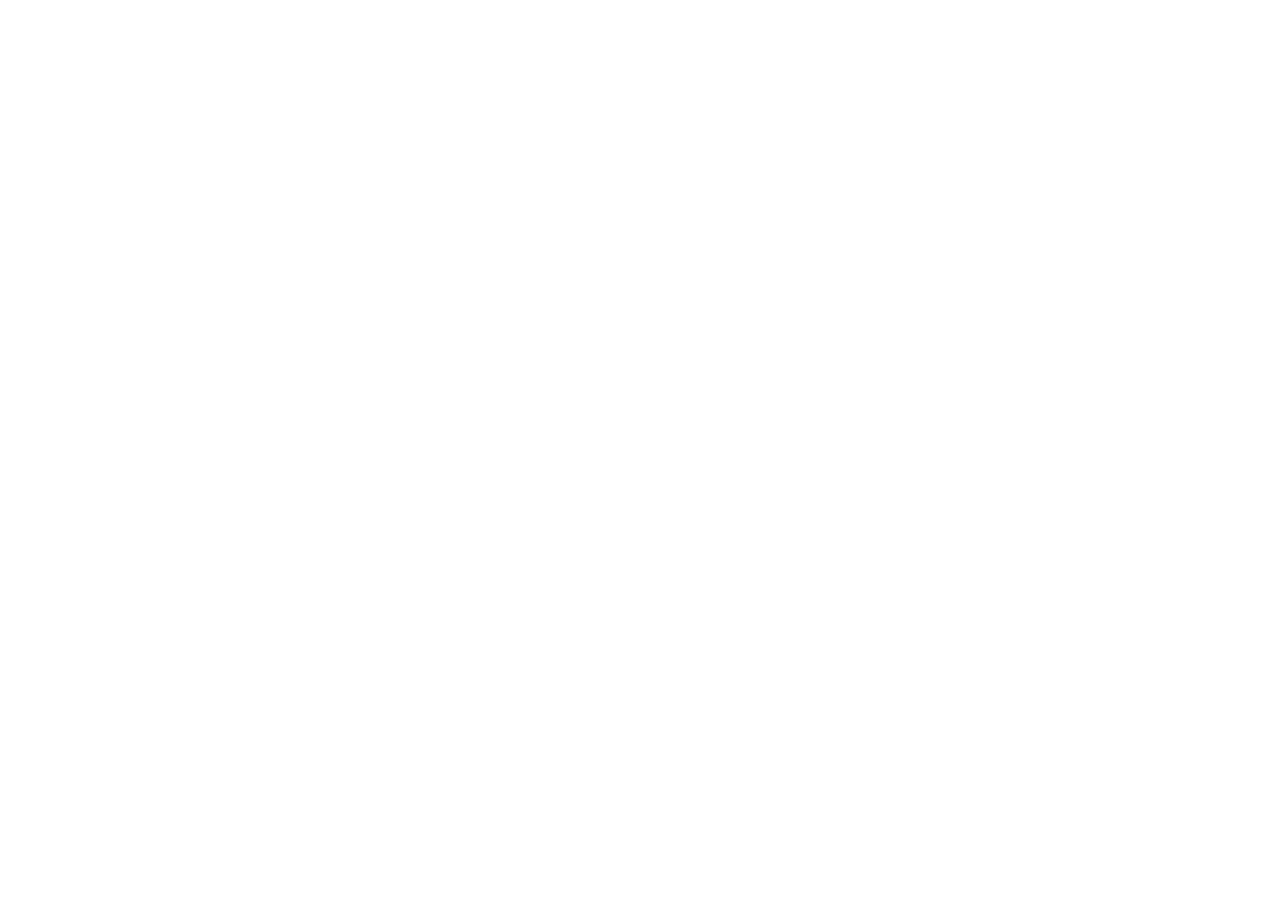
==== index.html @ e5747742 "完成了登录和注册功能的开发" ====
<!DOCTYPE html>
<html lang="en">
<head>
    <meta charset="UTF-8">
    <meta name="viewport" content="width=device-width, initial-scale=1.0">
    <title>Document</title>
</head>
<body>
    
</body>
</html>
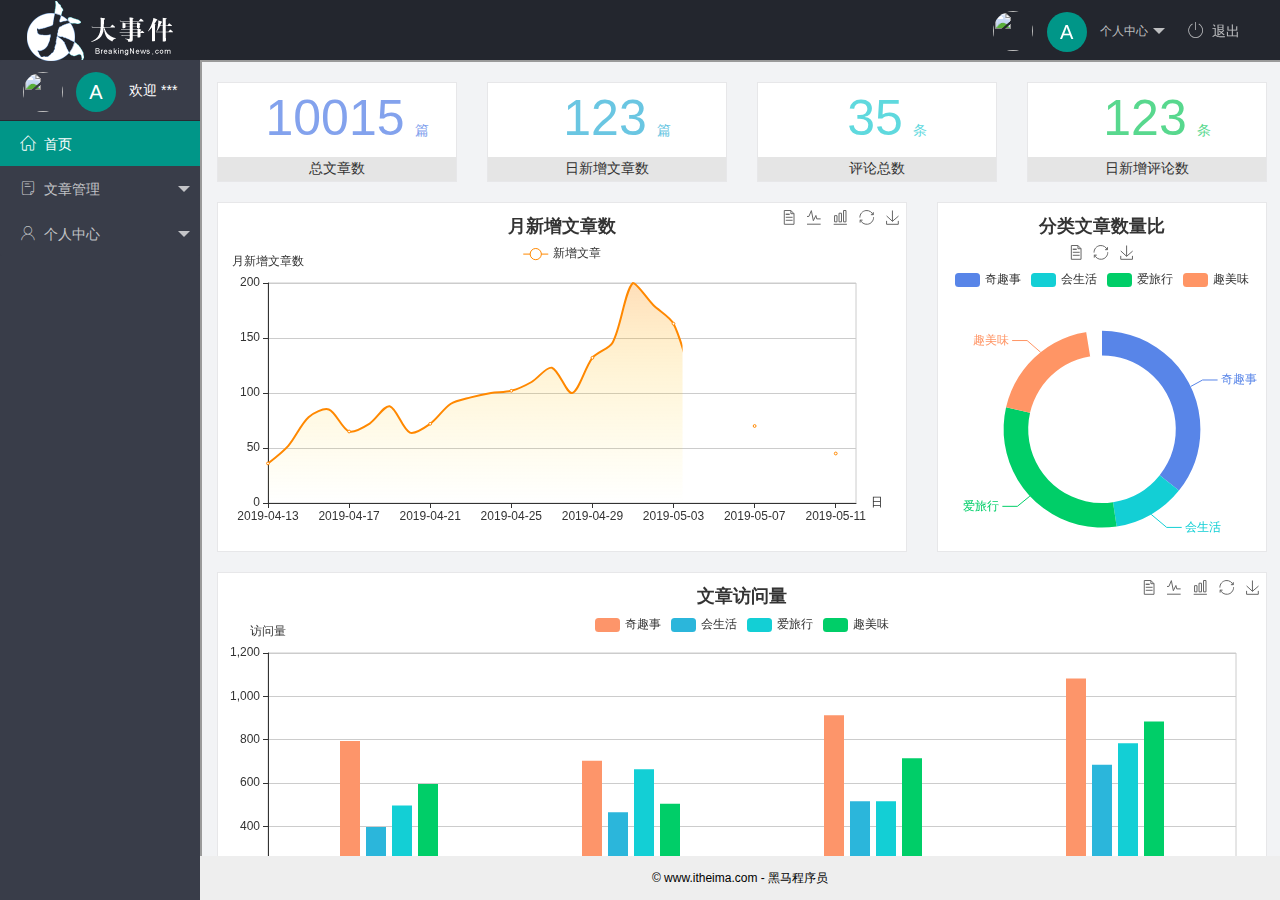
==== commit bf286683: "完成了首页" ====
--- a/index.html
+++ b/index.html
@@ -1,11 +1,90 @@
 <!DOCTYPE html>
 <html lang="en">
+
 <head>
     <meta charset="UTF-8">
     <meta name="viewport" content="width=device-width, initial-scale=1.0">
     <title>Document</title>
+    <link rel="stylesheet" href="./assets/lib/layui/css/layui.css">
+    <link rel="stylesheet" href="./assets/fonts/iconfont.css">
+    <link rel="stylesheet" href="./assets/css/index.css">
 </head>
+
 <body>
-    
-</body>
+
+    <body class="layui-layout-body">
+        <div class="layui-layout layui-layout-admin">
+            <div class="layui-header">
+                <div class="layui-logo">
+                    <img src="./assets/images/logo.png" alt="">
+                </div>
+                <!-- 头部区域（可配合layui已有的水平导航） -->
+                <ul class="layui-nav layui-layout-right">
+                    <li class="layui-nav-item">
+                        <a href="javascript:;" class="userinfo">
+                            <img src="http://t.cn/RCzsdCq" class="layui-nav-img" />
+                            <span class="text-avatar">A</span>
+                            个人中心
+                        </a>
+                        <dl class="layui-nav-child">
+                            <dd><a href="">基本资料</a></dd>
+                            <dd><a href="">更换头像</a></dd>
+                            <dd><a href="">重置密码</a></dd>
+                        </dl>
+                    </li>
+                    <li class="layui-nav-item">
+                        <a href="javascript:;" id="btnLogout"><span class="iconfont icon-tuichu"></span>退出</a>
+                    </li>
+                </ul>
+            </div>
+
+            <div class="layui-side layui-bg-black">
+                <div class="layui-side-scroll">
+                    <!-- 左侧导航区域（可配合layui已有的垂直导航） -->
+                    <ul class="layui-nav layui-nav-tree" lay-shrink="all">
+                        <div class="userinfo">
+                            <img src="http://t.cn/RCzsdCq" class="layui-nav-img" />
+                            <span class="text-avatar">A</span>
+                            <span id="welcome">欢迎 ***</span>
+                        </div>
+                        <li class="layui-nav-item layui-this">
+                            <a href="./home/dashboard.html" target="fm"><span class="iconfont icon-home"></span>首页</a>
+                        </li>
+                        <li class="layui-nav-item">
+                            <a class="" href="javascript:;"><span class="iconfont icon-16"></span>文章管理</a>
+                            <dl class="layui-nav-child">
+                                <dd><a href="javascript:;"><i class="layui-icon layui-icon-release"></i> 文章类别</a></dd>
+                                <dd><a href="javascript:;"><i class="layui-icon layui-icon-release"></i>文章列表</a></dd>
+                                <dd><a href="javascript:;"><i class="layui-icon layui-icon-release"></i>发布文章</a></dd>
+                            </dl>
+                        </li>
+                        <li class="layui-nav-item">
+                            <a href="javascript:;"><span class="iconfont icon-user"></span>个人中心</a>
+                            <dl class="layui-nav-child">
+                                <dd><a href="./user/uesr_info.html" target="fm"><i class="layui-icon layui-icon-tree"></i>基本资料</a></dd>
+                                <dd><a href="javascript:;"><i class="layui-icon layui-icon-diamond"></i>更换头像</a></dd>
+                                <dd><a href="javascript:;"><i class="layui-icon layui-icon-release"></i>重置密码</a></dd>
+                            </dl>
+                        </li>
+
+                    </ul>
+                </div>
+            </div>
+
+            <div class="layui-body">
+                <!-- 内容主体区域 -->
+                <iframe name="fm" src="./home/dashboard.html"></iframe>
+            </div>
+
+            <div class="layui-footer">
+                <!-- 底部固定区域 -->
+                © www.itheima.com - 黑马程序员
+            </div>
+        </div>
+        <script src="./assets/lib/layui/layui.all.js"></script>
+        <script src="./assets/lib/jquery.js"></script>
+        <script src="./assets/js/baseAPI.js"></script>
+        <script src="./assets/js/index.js"></script>
+    </body>
+
 </html>--- a/assets/lib/layui/css/layui.css
+++ b/assets/lib/layui/css/layui.css
@@ -0,0 +1,2 @@
+/** layui-v2.5.5 MIT License By https://www.layui.com */
+ .layui-inline,img{display:inline-block;vertical-align:middle}h1,h2,h3,h4,h5,h6{font-weight:400}.layui-edge,.layui-header,.layui-inline,.layui-main{position:relative}.layui-body,.layui-edge,.layui-elip{overflow:hidden}.layui-btn,.layui-edge,.layui-inline,img{vertical-align:middle}.layui-btn,.layui-disabled,.layui-icon,.layui-unselect{-moz-user-select:none;-webkit-user-select:none;-ms-user-select:none}.layui-elip,.layui-form-checkbox span,.layui-form-pane .layui-form-label{text-overflow:ellipsis;white-space:nowrap}.layui-breadcrumb,.layui-tree-btnGroup{visibility:hidden}blockquote,body,button,dd,div,dl,dt,form,h1,h2,h3,h4,h5,h6,input,li,ol,p,pre,td,textarea,th,ul{margin:0;padding:0;-webkit-tap-highlight-color:rgba(0,0,0,0)}a:active,a:hover{outline:0}img{border:none}li{list-style:none}table{border-collapse:collapse;border-spacing:0}h4,h5,h6{font-size:100%}button,input,optgroup,option,select,textarea{font-family:inherit;font-size:inherit;font-style:inherit;font-weight:inherit;outline:0}pre{white-space:pre-wrap;white-space:-moz-pre-wrap;white-space:-pre-wrap;white-space:-o-pre-wrap;word-wrap:break-word}body{line-height:24px;font:14px Helvetica Neue,Helvetica,PingFang SC,Tahoma,Arial,sans-serif}hr{height:1px;margin:10px 0;border:0;clear:both}a{color:#333;text-decoration:none}a:hover{color:#777}a cite{font-style:normal;*cursor:pointer}.layui-border-box,.layui-border-box *{box-sizing:border-box}.layui-box,.layui-box *{box-sizing:content-box}.layui-clear{clear:both;*zoom:1}.layui-clear:after{content:'\20';clear:both;*zoom:1;display:block;height:0}.layui-inline{*display:inline;*zoom:1}.layui-edge{display:inline-block;width:0;height:0;border-width:6px;border-style:dashed;border-color:transparent}.layui-edge-top{top:-4px;border-bottom-color:#999;border-bottom-style:solid}.layui-edge-right{border-left-color:#999;border-left-style:solid}.layui-edge-bottom{top:2px;border-top-color:#999;border-top-style:solid}.layui-edge-left{border-right-color:#999;border-right-style:solid}.layui-disabled,.layui-disabled:hover{color:#d2d2d2!important;cursor:not-allowed!important}.layui-circle{border-radius:100%}.layui-show{display:block!important}.layui-hide{display:none!important}@font-face{font-family:layui-icon;src:url(../font/iconfont.eot?v=250);src:url(../font/iconfont.eot?v=250#iefix) format('embedded-opentype'),url(../font/iconfont.woff2?v=250) format('woff2'),url(../font/iconfont.woff?v=250) format('woff'),url(../font/iconfont.ttf?v=250) format('truetype'),url(../font/iconfont.svg?v=250#layui-icon) format('svg')}.layui-icon{font-family:layui-icon!important;font-size:16px;font-style:normal;-webkit-font-smoothing:antialiased;-moz-osx-font-smoothing:grayscale}.layui-icon-reply-fill:before{content:"\e611"}.layui-icon-set-fill:before{content:"\e614"}.layui-icon-menu-fill:before{content:"\e60f"}.layui-icon-search:before{content:"\e615"}.layui-icon-share:before{content:"\e641"}.layui-icon-set-sm:before{content:"\e620"}.layui-icon-engine:before{content:"\e628"}.layui-icon-close:before{content:"\1006"}.layui-icon-close-fill:before{content:"\1007"}.layui-icon-chart-screen:before{content:"\e629"}.layui-icon-star:before{content:"\e600"}.layui-icon-circle-dot:before{content:"\e617"}.layui-icon-chat:before{content:"\e606"}.layui-icon-release:before{content:"\e609"}.layui-icon-list:before{content:"\e60a"}.layui-icon-chart:before{content:"\e62c"}.layui-icon-ok-circle:before{content:"\1005"}.layui-icon-layim-theme:before{content:"\e61b"}.layui-icon-table:before{content:"\e62d"}.layui-icon-right:before{content:"\e602"}.layui-icon-left:before{content:"\e603"}.layui-icon-cart-simple:before{content:"\e698"}.layui-icon-face-cry:before{content:"\e69c"}.layui-icon-face-smile:before{content:"\e6af"}.layui-icon-survey:before{content:"\e6b2"}.layui-icon-tree:before{content:"\e62e"}.layui-icon-upload-circle:before{content:"\e62f"}.layui-icon-add-circle:before{content:"\e61f"}.layui-icon-download-circle:before{content:"\e601"}.layui-icon-templeate-1:before{content:"\e630"}.layui-icon-util:before{content:"\e631"}.layui-icon-face-surprised:before{content:"\e664"}.layui-icon-edit:before{content:"\e642"}.layui-icon-speaker:before{content:"\e645"}.layui-icon-down:before{content:"\e61a"}.layui-icon-file:before{content:"\e621"}.layui-icon-layouts:before{content:"\e632"}.layui-icon-rate-half:before{content:"\e6c9"}.layui-icon-add-circle-fine:before{content:"\e608"}.layui-icon-prev-circle:before{content:"\e633"}.layui-icon-read:before{content:"\e705"}.layui-icon-404:before{content:"\e61c"}.layui-icon-carousel:before{content:"\e634"}.layui-icon-help:before{content:"\e607"}.layui-icon-code-circle:before{content:"\e635"}.layui-icon-water:before{content:"\e636"}.layui-icon-username:before{content:"\e66f"}.layui-icon-find-fill:before{content:"\e670"}.layui-icon-about:before{content:"\e60b"}.layui-icon-location:before{content:"\e715"}.layui-icon-up:before{content:"\e619"}.layui-icon-pause:before{content:"\e651"}.layui-icon-date:before{content:"\e637"}.layui-icon-layim-uploadfile:before{content:"\e61d"}.layui-icon-delete:before{content:"\e640"}.layui-icon-play:before{content:"\e652"}.layui-icon-top:before{content:"\e604"}.layui-icon-friends:before{content:"\e612"}.layui-icon-refresh-3:before{content:"\e9aa"}.layui-icon-ok:before{content:"\e605"}.layui-icon-layer:before{content:"\e638"}.layui-icon-face-smile-fine:before{content:"\e60c"}.layui-icon-dollar:before{content:"\e659"}.layui-icon-group:before{content:"\e613"}.layui-icon-layim-download:before{content:"\e61e"}.layui-icon-picture-fine:before{content:"\e60d"}.layui-icon-link:before{content:"\e64c"}.layui-icon-diamond:before{content:"\e735"}.layui-icon-log:before{content:"\e60e"}.layui-icon-rate-solid:before{content:"\e67a"}.layui-icon-fonts-del:before{content:"\e64f"}.layui-icon-unlink:before{content:"\e64d"}.layui-icon-fonts-clear:before{content:"\e639"}.layui-icon-triangle-r:before{content:"\e623"}.layui-icon-circle:before{content:"\e63f"}.layui-icon-radio:before{content:"\e643"}.layui-icon-align-center:before{content:"\e647"}.layui-icon-align-right:before{content:"\e648"}.layui-icon-align-left:before{content:"\e649"}.layui-icon-loading-1:before{content:"\e63e"}.layui-icon-return:before{content:"\e65c"}.layui-icon-fonts-strong:before{content:"\e62b"}.layui-icon-upload:before{content:"\e67c"}.layui-icon-dialogue:before{content:"\e63a"}.layui-icon-video:before{content:"\e6ed"}.layui-icon-headset:before{content:"\e6fc"}.layui-icon-cellphone-fine:before{content:"\e63b"}.layui-icon-add-1:before{content:"\e654"}.layui-icon-face-smile-b:before{content:"\e650"}.layui-icon-fonts-html:before{content:"\e64b"}.layui-icon-form:before{content:"\e63c"}.layui-icon-cart:before{content:"\e657"}.layui-icon-camera-fill:before{content:"\e65d"}.layui-icon-tabs:before{content:"\e62a"}.layui-icon-fonts-code:before{content:"\e64e"}.layui-icon-fire:before{content:"\e756"}.layui-icon-set:before{content:"\e716"}.layui-icon-fonts-u:before{content:"\e646"}.layui-icon-triangle-d:before{content:"\e625"}.layui-icon-tips:before{content:"\e702"}.layui-icon-picture:before{content:"\e64a"}.layui-icon-more-vertical:before{content:"\e671"}.layui-icon-flag:before{content:"\e66c"}.layui-icon-loading:before{content:"\e63d"}.layui-icon-fonts-i:before{content:"\e644"}.layui-icon-refresh-1:before{content:"\e666"}.layui-icon-rmb:before{content:"\e65e"}.layui-icon-home:before{content:"\e68e"}.layui-icon-user:before{content:"\e770"}.layui-icon-notice:before{content:"\e667"}.layui-icon-login-weibo:before{content:"\e675"}.layui-icon-voice:before{content:"\e688"}.layui-icon-upload-drag:before{content:"\e681"}.layui-icon-login-qq:before{content:"\e676"}.layui-icon-snowflake:before{content:"\e6b1"}.layui-icon-file-b:before{content:"\e655"}.layui-icon-template:before{content:"\e663"}.layui-icon-auz:before{content:"\e672"}.layui-icon-console:before{content:"\e665"}.layui-icon-app:before{content:"\e653"}.layui-icon-prev:before{content:"\e65a"}.layui-icon-website:before{content:"\e7ae"}.layui-icon-next:before{content:"\e65b"}.layui-icon-component:before{content:"\e857"}.layui-icon-more:before{content:"\e65f"}.layui-icon-login-wechat:before{content:"\e677"}.layui-icon-shrink-right:before{content:"\e668"}.layui-icon-spread-left:before{content:"\e66b"}.layui-icon-camera:before{content:"\e660"}.layui-icon-note:before{content:"\e66e"}.layui-icon-refresh:before{content:"\e669"}.layui-icon-female:before{content:"\e661"}.layui-icon-male:before{content:"\e662"}.layui-icon-password:before{content:"\e673"}.layui-icon-senior:before{content:"\e674"}.layui-icon-theme:before{content:"\e66a"}.layui-icon-tread:before{content:"\e6c5"}.layui-icon-praise:before{content:"\e6c6"}.layui-icon-star-fill:before{content:"\e658"}.layui-icon-rate:before{content:"\e67b"}.layui-icon-template-1:before{content:"\e656"}.layui-icon-vercode:before{content:"\e679"}.layui-icon-cellphone:before{content:"\e678"}.layui-icon-screen-full:before{content:"\e622"}.layui-icon-screen-restore:before{content:"\e758"}.layui-icon-cols:before{content:"\e610"}.layui-icon-export:before{content:"\e67d"}.layui-icon-print:before{content:"\e66d"}.layui-icon-slider:before{content:"\e714"}.layui-icon-addition:before{content:"\e624"}.layui-icon-subtraction:before{content:"\e67e"}.layui-icon-service:before{content:"\e626"}.layui-icon-transfer:before{content:"\e691"}.layui-main{width:1140px;margin:0 auto}.layui-header{z-index:1000;height:60px}.layui-header a:hover{transition:all .5s;-webkit-transition:all .5s}.layui-side{position:fixed;left:0;top:0;bottom:0;z-index:999;width:200px;overflow-x:hidden}.layui-side-scroll{position:relative;width:220px;height:100%;overflow-x:hidden}.layui-body{position:absolute;left:200px;right:0;top:0;bottom:0;z-index:998;width:auto;overflow-y:auto;box-sizing:border-box}.layui-layout-body{overflow:hidden}.layui-layout-admin .layui-header{background-color:#23262E}.layui-layout-admin .layui-side{top:60px;width:200px;overflow-x:hidden}.layui-layout-admin .layui-body{position:fixed;top:60px;bottom:44px}.layui-layout-admin .layui-main{width:auto;margin:0 15px}.layui-layout-admin .layui-footer{position:fixed;left:200px;right:0;bottom:0;height:44px;line-height:44px;padding:0 15px;background-color:#eee}.layui-layout-admin .layui-logo{position:absolute;left:0;top:0;width:200px;height:100%;line-height:60px;text-align:center;color:#009688;font-size:16px}.layui-layout-admin .layui-header .layui-nav{background:0 0}.layui-layout-left{position:absolute!important;left:200px;top:0}.layui-layout-right{position:absolute!important;right:0;top:0}.layui-container{position:relative;margin:0 auto;padding:0 15px;box-sizing:border-box}.layui-fluid{position:relative;margin:0 auto;padding:0 15px}.layui-row:after,.layui-row:before{content:'';display:block;clear:both}.layui-col-lg1,.layui-col-lg10,.layui-col-lg11,.layui-col-lg12,.layui-col-lg2,.layui-col-lg3,.layui-col-lg4,.layui-col-lg5,.layui-col-lg6,.layui-col-lg7,.layui-col-lg8,.layui-col-lg9,.layui-col-md1,.layui-col-md10,.layui-col-md11,.layui-col-md12,.layui-col-md2,.layui-col-md3,.layui-col-md4,.layui-col-md5,.layui-col-md6,.layui-col-md7,.layui-col-md8,.layui-col-md9,.layui-col-sm1,.layui-col-sm10,.layui-col-sm11,.layui-col-sm12,.layui-col-sm2,.layui-col-sm3,.layui-col-sm4,.layui-col-sm5,.layui-col-sm6,.layui-col-sm7,.layui-col-sm8,.layui-col-sm9,.layui-col-xs1,.layui-col-xs10,.layui-col-xs11,.layui-col-xs12,.layui-col-xs2,.layui-col-xs3,.layui-col-xs4,.layui-col-xs5,.layui-col-xs6,.layui-col-xs7,.layui-col-xs8,.layui-col-xs9{position:relative;display:block;box-sizing:border-box}.layui-col-xs1,.layui-col-xs10,.layui-col-xs11,.layui-col-xs12,.layui-col-xs2,.layui-col-xs3,.layui-col-xs4,.layui-col-xs5,.layui-col-xs6,.layui-col-xs7,.layui-col-xs8,.layui-col-xs9{float:left}.layui-col-xs1{width:8.33333333%}.layui-col-xs2{width:16.66666667%}.layui-col-xs3{width:25%}.layui-col-xs4{width:33.33333333%}.layui-col-xs5{width:41.66666667%}.layui-col-xs6{width:50%}.layui-col-xs7{width:58.33333333%}.layui-col-xs8{width:66.66666667%}.layui-col-xs9{width:75%}.layui-col-xs10{width:83.33333333%}.layui-col-xs11{width:91.66666667%}.layui-col-xs12{width:100%}.layui-col-xs-offset1{margin-left:8.33333333%}.layui-col-xs-offset2{margin-left:16.66666667%}.layui-col-xs-offset3{margin-left:25%}.layui-col-xs-offset4{margin-left:33.33333333%}.layui-col-xs-offset5{margin-left:41.66666667%}.layui-col-xs-offset6{margin-left:50%}.layui-col-xs-offset7{margin-left:58.33333333%}.layui-col-xs-offset8{margin-left:66.66666667%}.layui-col-xs-offset9{margin-left:75%}.layui-col-xs-offset10{margin-left:83.33333333%}.layui-col-xs-offset11{margin-left:91.66666667%}.layui-col-xs-offset12{margin-left:100%}@media screen and (max-width:768px){.layui-hide-xs{display:none!important}.layui-show-xs-block{display:block!important}.layui-show-xs-inline{display:inline!important}.layui-show-xs-inline-block{display:inline-block!important}}@media screen and (min-width:768px){.layui-container{width:750px}.layui-hide-sm{display:none!important}.layui-show-sm-block{display:block!important}.layui-show-sm-inline{display:inline!important}.layui-show-sm-inline-block{display:inline-block!important}.layui-col-sm1,.layui-col-sm10,.layui-col-sm11,.layui-col-sm12,.layui-col-sm2,.layui-col-sm3,.layui-col-sm4,.layui-col-sm5,.layui-col-sm6,.layui-col-sm7,.layui-col-sm8,.layui-col-sm9{float:left}.layui-col-sm1{width:8.33333333%}.layui-col-sm2{width:16.66666667%}.layui-col-sm3{width:25%}.layui-col-sm4{width:33.33333333%}.layui-col-sm5{width:41.66666667%}.layui-col-sm6{width:50%}.layui-col-sm7{width:58.33333333%}.layui-col-sm8{width:66.66666667%}.layui-col-sm9{width:75%}.layui-col-sm10{width:83.33333333%}.layui-col-sm11{width:91.66666667%}.layui-col-sm12{width:100%}.layui-col-sm-offset1{margin-left:8.33333333%}.layui-col-sm-offset2{margin-left:16.66666667%}.layui-col-sm-offset3{margin-left:25%}.layui-col-sm-offset4{margin-left:33.33333333%}.layui-col-sm-offset5{margin-left:41.66666667%}.layui-col-sm-offset6{margin-left:50%}.layui-col-sm-offset7{margin-left:58.33333333%}.layui-col-sm-offset8{margin-left:66.66666667%}.layui-col-sm-offset9{margin-left:75%}.layui-col-sm-offset10{margin-left:83.33333333%}.layui-col-sm-offset11{margin-left:91.66666667%}.layui-col-sm-offset12{margin-left:100%}}@media screen and (min-width:992px){.layui-container{width:970px}.layui-hide-md{display:none!important}.layui-show-md-block{display:block!important}.layui-show-md-inline{display:inline!important}.layui-show-md-inline-block{display:inline-block!important}.layui-col-md1,.layui-col-md10,.layui-col-md11,.layui-col-md12,.layui-col-md2,.layui-col-md3,.layui-col-md4,.layui-col-md5,.layui-col-md6,.layui-col-md7,.layui-col-md8,.layui-col-md9{float:left}.layui-col-md1{width:8.33333333%}.layui-col-md2{width:16.66666667%}.layui-col-md3{width:25%}.layui-col-md4{width:33.33333333%}.layui-col-md5{width:41.66666667%}.layui-col-md6{width:50%}.layui-col-md7{width:58.33333333%}.layui-col-md8{width:66.66666667%}.layui-col-md9{width:75%}.layui-col-md10{width:83.33333333%}.layui-col-md11{width:91.66666667%}.layui-col-md12{width:100%}.layui-col-md-offset1{margin-left:8.33333333%}.layui-col-md-offset2{margin-left:16.66666667%}.layui-col-md-offset3{margin-left:25%}.layui-col-md-offset4{margin-left:33.33333333%}.layui-col-md-offset5{margin-left:41.66666667%}.layui-col-md-offset6{margin-left:50%}.layui-col-md-offset7{margin-left:58.33333333%}.layui-col-md-offset8{margin-left:66.66666667%}.layui-col-md-offset9{margin-left:75%}.layui-col-md-offset10{margin-left:83.33333333%}.layui-col-md-offset11{margin-left:91.66666667%}.layui-col-md-offset12{margin-left:100%}}@media screen and (min-width:1200px){.layui-container{width:1170px}.layui-hide-lg{display:none!important}.layui-show-lg-block{display:block!important}.layui-show-lg-inline{display:inline!important}.layui-show-lg-inline-block{display:inline-block!important}.layui-col-lg1,.layui-col-lg10,.layui-col-lg11,.layui-col-lg12,.layui-col-lg2,.layui-col-lg3,.layui-col-lg4,.layui-col-lg5,.layui-col-lg6,.layui-col-lg7,.layui-col-lg8,.layui-col-lg9{float:left}.layui-col-lg1{width:8.33333333%}.layui-col-lg2{width:16.66666667%}.layui-col-lg3{width:25%}.layui-col-lg4{width:33.33333333%}.layui-col-lg5{width:41.66666667%}.layui-col-lg6{width:50%}.layui-col-lg7{width:58.33333333%}.layui-col-lg8{width:66.66666667%}.layui-col-lg9{width:75%}.layui-col-lg10{width:83.33333333%}.layui-col-lg11{width:91.66666667%}.layui-col-lg12{width:100%}.layui-col-lg-offset1{margin-left:8.33333333%}.layui-col-lg-offset2{margin-left:16.66666667%}.layui-col-lg-offset3{margin-left:25%}.layui-col-lg-offset4{margin-left:33.33333333%}.layui-col-lg-offset5{margin-left:41.66666667%}.layui-col-lg-offset6{margin-left:50%}.layui-col-lg-offset7{margin-left:58.33333333%}.layui-col-lg-offset8{margin-left:66.66666667%}.layui-col-lg-offset9{margin-left:75%}.layui-col-lg-offset10{margin-left:83.33333333%}.layui-col-lg-offset11{margin-left:91.66666667%}.layui-col-lg-offset12{margin-left:100%}}.layui-col-space1{margin:-.5px}.layui-col-space1>*{padding:.5px}.layui-col-space3{margin:-1.5px}.layui-col-space3>*{padding:1.5px}.layui-col-space5{margin:-2.5px}.layui-col-space5>*{padding:2.5px}.layui-col-space8{margin:-3.5px}.layui-col-space8>*{padding:3.5px}.layui-col-space10{margin:-5px}.layui-col-space10>*{padding:5px}.layui-col-space12{margin:-6px}.layui-col-space12>*{padding:6px}.layui-col-space15{margin:-7.5px}.layui-col-space15>*{padding:7.5px}.layui-col-space18{margin:-9px}.layui-col-space18>*{padding:9px}.layui-col-space20{margin:-10px}.layui-col-space20>*{padding:10px}.layui-col-space22{margin:-11px}.layui-col-space22>*{padding:11px}.layui-col-space25{margin:-12.5px}.layui-col-space25>*{padding:12.5px}.layui-col-space30{margin:-15px}.layui-col-space30>*{padding:15px}.layui-btn,.layui-input,.layui-select,.layui-textarea,.layui-upload-button{outline:0;-webkit-appearance:none;transition:all .3s;-webkit-transition:all .3s;box-sizing:border-box}.layui-elem-quote{margin-bottom:10px;padding:15px;line-height:22px;border-left:5px solid #009688;border-radius:0 2px 2px 0;background-color:#f2f2f2}.layui-quote-nm{border-style:solid;border-width:1px 1px 1px 5px;background:0 0}.layui-elem-field{margin-bottom:10px;padding:0;border-width:1px;border-style:solid}.layui-elem-field legend{margin-left:20px;padding:0 10px;font-size:20px;font-weight:300}.layui-field-title{margin:10px 0 20px;border-width:1px 0 0}.layui-field-box{padding:10px 15px}.layui-field-title .layui-field-box{padding:10px 0}.layui-progress{position:relative;height:6px;border-radius:20px;background-color:#e2e2e2}.layui-progress-bar{position:absolute;left:0;top:0;width:0;max-width:100%;height:6px;border-radius:20px;text-align:right;background-color:#5FB878;transition:all .3s;-webkit-transition:all .3s}.layui-progress-big,.layui-progress-big .layui-progress-bar{height:18px;line-height:18px}.layui-progress-text{position:relative;top:-20px;line-height:18px;font-size:12px;color:#666}.layui-progress-big .layui-progress-text{position:static;padding:0 10px;color:#fff}.layui-collapse{border-width:1px;border-style:solid;border-radius:2px}.layui-colla-content,.layui-colla-item{border-top-width:1px;border-top-style:solid}.layui-colla-item:first-child{border-top:none}.layui-colla-title{position:relative;height:42px;line-height:42px;padding:0 15px 0 35px;color:#333;background-color:#f2f2f2;cursor:pointer;font-size:14px;overflow:hidden}.layui-colla-content{display:none;padding:10px 15px;line-height:22px;color:#666}.layui-colla-icon{position:absolute;left:15px;top:0;font-size:14px}.layui-card{margin-bottom:15px;border-radius:2px;background-color:#fff;box-shadow:0 1px 2px 0 rgba(0,0,0,.05)}.layui-card:last-child{margin-bottom:0}.layui-card-header{position:relative;height:42px;line-height:42px;padding:0 15px;border-bottom:1px solid #f6f6f6;color:#333;border-radius:2px 2px 0 0;font-size:14px}.layui-bg-black,.layui-bg-blue,.layui-bg-cyan,.layui-bg-green,.layui-bg-orange,.layui-bg-red{color:#fff!important}.layui-card-body{position:relative;padding:10px 15px;line-height:24px}.layui-card-body[pad15]{padding:15px}.layui-card-body[pad20]{padding:20px}.layui-card-body .layui-table{margin:5px 0}.layui-card .layui-tab{margin:0}.layui-panel-window{position:relative;padding:15px;border-radius:0;border-top:5px solid #E6E6E6;background-color:#fff}.layui-auxiliar-moving{position:fixed;left:0;right:0;top:0;bottom:0;width:100%;height:100%;background:0 0;z-index:9999999999}.layui-form-label,.layui-form-mid,.layui-form-select,.layui-input-block,.layui-input-inline,.layui-textarea{position:relative}.layui-bg-red{background-color:#FF5722!important}.layui-bg-orange{background-color:#FFB800!important}.layui-bg-green{background-color:#009688!important}.layui-bg-cyan{background-color:#2F4056!important}.layui-bg-blue{background-color:#1E9FFF!important}.layui-bg-black{background-color:#393D49!important}.layui-bg-gray{background-color:#eee!important;color:#666!important}.layui-badge-rim,.layui-colla-content,.layui-colla-item,.layui-collapse,.layui-elem-field,.layui-form-pane .layui-form-item[pane],.layui-form-pane .layui-form-label,.layui-input,.layui-layedit,.layui-layedit-tool,.layui-quote-nm,.layui-select,.layui-tab-bar,.layui-tab-card,.layui-tab-title,.layui-tab-title .layui-this:after,.layui-textarea{border-color:#e6e6e6}.layui-timeline-item:before,hr{background-color:#e6e6e6}.layui-text{line-height:22px;font-size:14px;color:#666}.layui-text h1,.layui-text h2,.layui-text h3{font-weight:500;color:#333}.layui-text h1{font-size:30px}.layui-text h2{font-size:24px}.layui-text h3{font-size:18px}.layui-text a:not(.layui-btn){color:#01AAED}.layui-text a:not(.layui-btn):hover{text-decoration:underline}.layui-text ul{padding:5px 0 5px 15px}.layui-text ul li{margin-top:5px;list-style-type:disc}.layui-text em,.layui-word-aux{color:#999!important;padding:0 5px!important}.layui-btn{display:inline-block;height:38px;line-height:38px;padding:0 18px;background-color:#009688;color:#fff;white-space:nowrap;text-align:center;font-size:14px;border:none;border-radius:2px;cursor:pointer}.layui-btn:hover{opacity:.8;filter:alpha(opacity=80);color:#fff}.layui-btn:active{opacity:1;filter:alpha(opacity=100)}.layui-btn+.layui-btn{margin-left:10px}.layui-btn-container{font-size:0}.layui-btn-container .layui-btn{margin-right:10px;margin-bottom:10px}.layui-btn-container .layui-btn+.layui-btn{margin-left:0}.layui-table .layui-btn-container .layui-btn{margin-bottom:9px}.layui-btn-radius{border-radius:100px}.layui-btn .layui-icon{margin-right:3px;font-size:18px;vertical-align:bottom;vertical-align:middle\9}.layui-btn-primary{border:1px solid #C9C9C9;background-color:#fff;color:#555}.layui-btn-primary:hover{border-color:#009688;color:#333}.layui-btn-normal{background-color:#1E9FFF}.layui-btn-warm{background-color:#FFB800}.layui-btn-danger{background-color:#FF5722}.layui-btn-checked{background-color:#5FB878}.layui-btn-disabled,.layui-btn-disabled:active,.layui-btn-disabled:hover{border:1px solid #e6e6e6;background-color:#FBFBFB;color:#C9C9C9;cursor:not-allowed;opacity:1}.layui-btn-lg{height:44px;line-height:44px;padding:0 25px;font-size:16px}.layui-btn-sm{height:30px;line-height:30px;padding:0 10px;font-size:12px}.layui-btn-sm i{font-size:16px!important}.layui-btn-xs{height:22px;line-height:22px;padding:0 5px;font-size:12px}.layui-btn-xs i{font-size:14px!important}.layui-btn-group{display:inline-block;vertical-align:middle;font-size:0}.layui-btn-group .layui-btn{margin-left:0!important;margin-right:0!important;border-left:1px solid rgba(255,255,255,.5);border-radius:0}.layui-btn-group .layui-btn-primary{border-left:none}.layui-btn-group .layui-btn-primary:hover{border-color:#C9C9C9;color:#009688}.layui-btn-group .layui-btn:first-child{border-left:none;border-radius:2px 0 0 2px}.layui-btn-group .layui-btn-primary:first-child{border-left:1px solid #c9c9c9}.layui-btn-group .layui-btn:last-child{border-radius:0 2px 2px 0}.layui-btn-group .layui-btn+.layui-btn{margin-left:0}.layui-btn-group+.layui-btn-group{margin-left:10px}.layui-btn-fluid{width:100%}.layui-input,.layui-select,.layui-textarea{height:38px;line-height:1.3;line-height:38px\9;border-width:1px;border-style:solid;background-color:#fff;border-radius:2px}.layui-input::-webkit-input-placeholder,.layui-select::-webkit-input-placeholder,.layui-textarea::-webkit-input-placeholder{line-height:1.3}.layui-input,.layui-textarea{display:block;width:100%;padding-left:10px}.layui-input:hover,.layui-textarea:hover{border-color:#D2D2D2!important}.layui-input:focus,.layui-textarea:focus{border-color:#C9C9C9!important}.layui-textarea{min-height:100px;height:auto;line-height:20px;padding:6px 10px;resize:vertical}.layui-select{padding:0 10px}.layui-form input[type=checkbox],.layui-form input[type=radio],.layui-form select{display:none}.layui-form [lay-ignore]{display:initial}.layui-form-item{margin-bottom:15px;clear:both;*zoom:1}.layui-form-item:after{content:'\20';clear:both;*zoom:1;display:block;height:0}.layui-form-label{float:left;display:block;padding:9px 15px;width:80px;font-weight:400;line-height:20px;text-align:right}.layui-form-label-col{display:block;float:none;padding:9px 0;line-height:20px;text-align:left}.layui-form-item .layui-inline{margin-bottom:5px;margin-right:10px}.layui-input-block{margin-left:110px;min-height:36px}.layui-input-inline{display:inline-block;vertical-align:middle}.layui-form-item .layui-input-inline{float:left;width:190px;margin-right:10px}.layui-form-text .layui-input-inline{width:auto}.layui-form-mid{float:left;display:block;padding:9px 0!important;line-height:20px;margin-right:10px}.layui-form-danger+.layui-form-select .layui-input,.layui-form-danger:focus{border-color:#FF5722!important}.layui-form-select .layui-input{padding-right:30px;cursor:pointer}.layui-form-select .layui-edge{position:absolute;right:10px;top:50%;margin-top:-3px;cursor:pointer;border-width:6px;border-top-color:#c2c2c2;border-top-style:solid;transition:all .3s;-webkit-transition:all .3s}.layui-form-select dl{display:none;position:absolute;left:0;top:42px;padding:5px 0;z-index:899;min-width:100%;border:1px solid #d2d2d2;max-height:300px;overflow-y:auto;background-color:#fff;border-radius:2px;box-shadow:0 2px 4px rgba(0,0,0,.12);box-sizing:border-box}.layui-form-select dl dd,.layui-form-select dl dt{padding:0 10px;line-height:36px;white-space:nowrap;overflow:hidden;text-overflow:ellipsis}.layui-form-select dl dt{font-size:12px;color:#999}.layui-form-select dl dd{cursor:pointer}.layui-form-select dl dd:hover{background-color:#f2f2f2;-webkit-transition:.5s all;transition:.5s all}.layui-form-select .layui-select-group dd{padding-left:20px}.layui-form-select dl dd.layui-select-tips{padding-left:10px!important;color:#999}.layui-form-select dl dd.layui-this{background-color:#5FB878;color:#fff}.layui-form-checkbox,.layui-form-select dl dd.layui-disabled{background-color:#fff}.layui-form-selected dl{display:block}.layui-form-checkbox,.layui-form-checkbox *,.layui-form-switch{display:inline-block;vertical-align:middle}.layui-form-selected .layui-edge{margin-top:-9px;-webkit-transform:rotate(180deg);transform:rotate(180deg);margin-top:-3px\9}:root .layui-form-selected .layui-edge{margin-top:-9px\0/IE9}.layui-form-selectup dl{top:auto;bottom:42px}.layui-select-none{margin:5px 0;text-align:center;color:#999}.layui-select-disabled .layui-disabled{border-color:#eee!important}.layui-select-disabled .layui-edge{border-top-color:#d2d2d2}.layui-form-checkbox{position:relative;height:30px;line-height:30px;margin-right:10px;padding-right:30px;cursor:pointer;font-size:0;-webkit-transition:.1s linear;transition:.1s linear;box-sizing:border-box}.layui-form-checkbox span{padding:0 10px;height:100%;font-size:14px;border-radius:2px 0 0 2px;background-color:#d2d2d2;color:#fff;overflow:hidden}.layui-form-checkbox:hover span{background-color:#c2c2c2}.layui-form-checkbox i{position:absolute;right:0;top:0;width:30px;height:28px;border:1px solid #d2d2d2;border-left:none;border-radius:0 2px 2px 0;color:#fff;font-size:20px;text-align:center}.layui-form-checkbox:hover i{border-color:#c2c2c2;color:#c2c2c2}.layui-form-checked,.layui-form-checked:hover{border-color:#5FB878}.layui-form-checked span,.layui-form-checked:hover span{background-color:#5FB878}.layui-form-checked i,.layui-form-checked:hover i{color:#5FB878}.layui-form-item .layui-form-checkbox{margin-top:4px}.layui-form-checkbox[lay-skin=primary]{height:auto!important;line-height:normal!important;min-width:18px;min-height:18px;border:none!important;margin-right:0;padding-left:28px;padding-right:0;background:0 0}.layui-form-checkbox[lay-skin=primary] span{padding-left:0;padding-right:15px;line-height:18px;background:0 0;color:#666}.layui-form-checkbox[lay-skin=primary] i{right:auto;left:0;width:16px;height:16px;line-height:16px;border:1px solid #d2d2d2;font-size:12px;border-radius:2px;background-color:#fff;-webkit-transition:.1s linear;transition:.1s linear}.layui-form-checkbox[lay-skin=primary]:hover i{border-color:#5FB878;color:#fff}.layui-form-checked[lay-skin=primary] i{border-color:#5FB878!important;background-color:#5FB878;color:#fff}.layui-checkbox-disbaled[lay-skin=primary] span{background:0 0!important;color:#c2c2c2}.layui-checkbox-disbaled[lay-skin=primary]:hover i{border-color:#d2d2d2}.layui-form-item .layui-form-checkbox[lay-skin=primary]{margin-top:10px}.layui-form-switch{position:relative;height:22px;line-height:22px;min-width:35px;padding:0 5px;margin-top:8px;border:1px solid #d2d2d2;border-radius:20px;cursor:pointer;background-color:#fff;-webkit-transition:.1s linear;transition:.1s linear}.layui-form-switch i{position:absolute;left:5px;top:3px;width:16px;height:16px;border-radius:20px;background-color:#d2d2d2;-webkit-transition:.1s linear;transition:.1s linear}.layui-form-switch em{position:relative;top:0;width:25px;margin-left:21px;padding:0!important;text-align:center!important;color:#999!important;font-style:normal!important;font-size:12px}.layui-form-onswitch{border-color:#5FB878;background-color:#5FB878}.layui-checkbox-disbaled,.layui-checkbox-disbaled i{border-color:#e2e2e2!important}.layui-form-onswitch i{left:100%;margin-left:-21px;background-color:#fff}.layui-form-onswitch em{margin-left:5px;margin-right:21px;color:#fff!important}.layui-checkbox-disbaled span{background-color:#e2e2e2!important}.layui-checkbox-disbaled:hover i{color:#fff!important}[lay-radio]{display:none}.layui-form-radio,.layui-form-radio *{display:inline-block;vertical-align:middle}.layui-form-radio{line-height:28px;margin:6px 10px 0 0;padding-right:10px;cursor:pointer;font-size:0}.layui-form-radio *{font-size:14px}.layui-form-radio>i{margin-right:8px;font-size:22px;color:#c2c2c2}.layui-form-radio>i:hover,.layui-form-radioed>i{color:#5FB878}.layui-radio-disbaled>i{color:#e2e2e2!important}.layui-form-pane .layui-form-label{width:110px;padding:8px 15px;height:38px;line-height:20px;border-width:1px;border-style:solid;border-radius:2px 0 0 2px;text-align:center;background-color:#FBFBFB;overflow:hidden;box-sizing:border-box}.layui-form-pane .layui-input-inline{margin-left:-1px}.layui-form-pane .layui-input-block{margin-left:110px;left:-1px}.layui-form-pane .layui-input{border-radius:0 2px 2px 0}.layui-form-pane .layui-form-text .layui-form-label{float:none;width:100%;border-radius:2px;box-sizing:border-box;text-align:left}.layui-form-pane .layui-form-text .layui-input-inline{display:block;margin:0;top:-1px;clear:both}.layui-form-pane .layui-form-text .layui-input-block{margin:0;left:0;top:-1px}.layui-form-pane .layui-form-text .layui-textarea{min-height:100px;border-radius:0 0 2px 2px}.layui-form-pane .layui-form-checkbox{margin:4px 0 4px 10px}.layui-form-pane .layui-form-radio,.layui-form-pane .layui-form-switch{margin-top:6px;margin-left:10px}.layui-form-pane .layui-form-item[pane]{position:relative;border-width:1px;border-style:solid}.layui-form-pane .layui-form-item[pane] .layui-form-label{position:absolute;left:0;top:0;height:100%;border-width:0 1px 0 0}.layui-form-pane .layui-form-item[pane] .layui-input-inline{margin-left:110px}@media screen and (max-width:450px){.layui-form-item .layui-form-label{text-overflow:ellipsis;overflow:hidden;white-space:nowrap}.layui-form-item .layui-inline{display:block;margin-right:0;margin-bottom:20px;clear:both}.layui-form-item .layui-inline:after{content:'\20';clear:both;display:block;height:0}.layui-form-item .layui-input-inline{display:block;float:none;left:-3px;width:auto;margin:0 0 10px 112px}.layui-form-item .layui-input-inline+.layui-form-mid{margin-left:110px;top:-5px;padding:0}.layui-form-item .layui-form-checkbox{margin-right:5px;margin-bottom:5px}}.layui-layedit{border-width:1px;border-style:solid;border-radius:2px}.layui-layedit-tool{padding:3px 5px;border-bottom-width:1px;border-bottom-style:solid;font-size:0}.layedit-tool-fixed{position:fixed;top:0;border-top:1px solid #e2e2e2}.layui-layedit-tool .layedit-tool-mid,.layui-layedit-tool .layui-icon{display:inline-block;vertical-align:middle;text-align:center;font-size:14px}.layui-layedit-tool .layui-icon{position:relative;width:32px;height:30px;line-height:30px;margin:3px 5px;color:#777;cursor:pointer;border-radius:2px}.layui-layedit-tool .layui-icon:hover{color:#393D49}.layui-layedit-tool .layui-icon:active{color:#000}.layui-layedit-tool .layedit-tool-active{background-color:#e2e2e2;color:#000}.layui-layedit-tool .layui-disabled,.layui-layedit-tool .layui-disabled:hover{color:#d2d2d2;cursor:not-allowed}.layui-layedit-tool .layedit-tool-mid{width:1px;height:18px;margin:0 10px;background-color:#d2d2d2}.layedit-tool-html{width:50px!important;font-size:30px!important}.layedit-tool-b,.layedit-tool-code,.layedit-tool-help{font-size:16px!important}.layedit-tool-d,.layedit-tool-face,.layedit-tool-image,.layedit-tool-unlink{font-size:18px!important}.layedit-tool-image input{position:absolute;font-size:0;left:0;top:0;width:100%;height:100%;opacity:.01;filter:Alpha(opacity=1);cursor:pointer}.layui-layedit-iframe iframe{display:block;width:100%}#LAY_layedit_code{overflow:hidden}.layui-laypage{display:inline-block;*display:inline;*zoom:1;vertical-align:middle;margin:10px 0;font-size:0}.layui-laypage>a:first-child,.layui-laypage>a:first-child em{border-radius:2px 0 0 2px}.layui-laypage>a:last-child,.layui-laypage>a:last-child em{border-radius:0 2px 2px 0}.layui-laypage>:first-child{margin-left:0!important}.layui-laypage>:last-child{margin-right:0!important}.layui-laypage a,.layui-laypage button,.layui-laypage input,.layui-laypage select,.layui-laypage span{border:1px solid #e2e2e2}.layui-laypage a,.layui-laypage span{display:inline-block;*display:inline;*zoom:1;vertical-align:middle;padding:0 15px;height:28px;line-height:28px;margin:0 -1px 5px 0;background-color:#fff;color:#333;font-size:12px}.layui-flow-more a *,.layui-laypage input,.layui-table-view select[lay-ignore]{display:inline-block}.layui-laypage a:hover{color:#009688}.layui-laypage em{font-style:normal}.layui-laypage .layui-laypage-spr{color:#999;font-weight:700}.layui-laypage a{text-decoration:none}.layui-laypage .layui-laypage-curr{position:relative}.layui-laypage .layui-laypage-curr em{position:relative;color:#fff}.layui-laypage .layui-laypage-curr .layui-laypage-em{position:absolute;left:-1px;top:-1px;padding:1px;width:100%;height:100%;background-color:#009688}.layui-laypage-em{border-radius:2px}.layui-laypage-next em,.layui-laypage-prev em{font-family:Sim sun;font-size:16px}.layui-laypage .layui-laypage-count,.layui-laypage .layui-laypage-limits,.layui-laypage .layui-laypage-refresh,.layui-laypage .layui-laypage-skip{margin-left:10px;margin-right:10px;padding:0;border:none}.layui-laypage .layui-laypage-limits,.layui-laypage .layui-laypage-refresh{vertical-align:top}.layui-laypage .layui-laypage-refresh i{font-size:18px;cursor:pointer}.layui-laypage select{height:22px;padding:3px;border-radius:2px;cursor:pointer}.layui-laypage .layui-laypage-skip{height:30px;line-height:30px;color:#999}.layui-laypage button,.layui-laypage input{height:30px;line-height:30px;border-radius:2px;vertical-align:top;background-color:#fff;box-sizing:border-box}.layui-laypage input{width:40px;margin:0 10px;padding:0 3px;text-align:center}.layui-laypage input:focus,.layui-laypage select:focus{border-color:#009688!important}.layui-laypage button{margin-left:10px;padding:0 10px;cursor:pointer}.layui-table,.layui-table-view{margin:10px 0}.layui-flow-more{margin:10px 0;text-align:center;color:#999;font-size:14px}.layui-flow-more a{height:32px;line-height:32px}.layui-flow-more a *{vertical-align:top}.layui-flow-more a cite{padding:0 20px;border-radius:3px;background-color:#eee;color:#333;font-style:normal}.layui-flow-more a cite:hover{opacity:.8}.layui-flow-more a i{font-size:30px;color:#737383}.layui-table{width:100%;background-color:#fff;color:#666}.layui-table tr{transition:all .3s;-webkit-transition:all .3s}.layui-table th{text-align:left;font-weight:400}.layui-table tbody tr:hover,.layui-table thead tr,.layui-table-click,.layui-table-header,.layui-table-hover,.layui-table-mend,.layui-table-patch,.layui-table-tool,.layui-table-total,.layui-table-total tr,.layui-table[lay-even] tr:nth-child(even){background-color:#f2f2f2}.layui-table td,.layui-table th,.layui-table-col-set,.layui-table-fixed-r,.layui-table-grid-down,.layui-table-header,.layui-table-page,.layui-table-tips-main,.layui-table-tool,.layui-table-total,.layui-table-view,.layui-table[lay-skin=line],.layui-table[lay-skin=row]{border-width:1px;border-style:solid;border-color:#e6e6e6}.layui-table td,.layui-table th{position:relative;padding:9px 15px;min-height:20px;line-height:20px;font-size:14px}.layui-table[lay-skin=line] td,.layui-table[lay-skin=line] th{border-width:0 0 1px}.layui-table[lay-skin=row] td,.layui-table[lay-skin=row] th{border-width:0 1px 0 0}.layui-table[lay-skin=nob] td,.layui-table[lay-skin=nob] th{border:none}.layui-table img{max-width:100px}.layui-table[lay-size=lg] td,.layui-table[lay-size=lg] th{padding:15px 30px}.layui-table-view .layui-table[lay-size=lg] .layui-table-cell{height:40px;line-height:40px}.layui-table[lay-size=sm] td,.layui-table[lay-size=sm] th{font-size:12px;padding:5px 10px}.layui-table-view .layui-table[lay-size=sm] .layui-table-cell{height:20px;line-height:20px}.layui-table[lay-data]{display:none}.layui-table-box{position:relative;overflow:hidden}.layui-table-view .layui-table{position:relative;width:auto;margin:0}.layui-table-view .layui-table[lay-skin=line]{border-width:0 1px 0 0}.layui-table-view .layui-table[lay-skin=row]{border-width:0 0 1px}.layui-table-view .layui-table td,.layui-table-view .layui-table th{padding:5px 0;border-top:none;border-left:none}.layui-table-view .layui-table th.layui-unselect .layui-table-cell span{cursor:pointer}.layui-table-view .layui-table td{cursor:default}.layui-table-view .layui-table td[data-edit=text]{cursor:text}.layui-table-view .layui-form-checkbox[lay-skin=primary] i{width:18px;height:18px}.layui-table-view .layui-form-radio{line-height:0;padding:0}.layui-table-view .layui-form-radio>i{margin:0;font-size:20px}.layui-table-init{position:absolute;left:0;top:0;width:100%;height:100%;text-align:center;z-index:110}.layui-table-init .layui-icon{position:absolute;left:50%;top:50%;margin:-15px 0 0 -15px;font-size:30px;color:#c2c2c2}.layui-table-header{border-width:0 0 1px;overflow:hidden}.layui-table-header .layui-table{margin-bottom:-1px}.layui-table-tool .layui-inline[lay-event]{position:relative;width:26px;height:26px;padding:5px;line-height:16px;margin-right:10px;text-align:center;color:#333;border:1px solid #ccc;cursor:pointer;-webkit-transition:.5s all;transition:.5s all}.layui-table-tool .layui-inline[lay-event]:hover{border:1px solid #999}.layui-table-tool-temp{padding-right:120px}.layui-table-tool-self{position:absolute;right:17px;top:10px}.layui-table-tool .layui-table-tool-self .layui-inline[lay-event]{margin:0 0 0 10px}.layui-table-tool-panel{position:absolute;top:29px;left:-1px;padding:5px 0;min-width:150px;min-height:40px;border:1px solid #d2d2d2;text-align:left;overflow-y:auto;background-color:#fff;box-shadow:0 2px 4px rgba(0,0,0,.12)}.layui-table-cell,.layui-table-tool-panel li{overflow:hidden;text-overflow:ellipsis;white-space:nowrap}.layui-table-tool-panel li{padding:0 10px;line-height:30px;-webkit-transition:.5s all;transition:.5s all}.layui-table-tool-panel li .layui-form-checkbox[lay-skin=primary]{width:100%;padding-left:28px}.layui-table-tool-panel li:hover{background-color:#f2f2f2}.layui-table-tool-panel li .layui-form-checkbox[lay-skin=primary] i{position:absolute;left:0;top:0}.layui-table-tool-panel li .layui-form-checkbox[lay-skin=primary] span{padding:0}.layui-table-tool .layui-table-tool-self .layui-table-tool-panel{left:auto;right:-1px}.layui-table-col-set{position:absolute;right:0;top:0;width:20px;height:100%;border-width:0 0 0 1px;background-color:#fff}.layui-table-sort{width:10px;height:20px;margin-left:5px;cursor:pointer!important}.layui-table-sort .layui-edge{position:absolute;left:5px;border-width:5px}.layui-table-sort .layui-table-sort-asc{top:3px;border-top:none;border-bottom-style:solid;border-bottom-color:#b2b2b2}.layui-table-sort .layui-table-sort-asc:hover{border-bottom-color:#666}.layui-table-sort .layui-table-sort-desc{bottom:5px;border-bottom:none;border-top-style:solid;border-top-color:#b2b2b2}.layui-table-sort .layui-table-sort-desc:hover{border-top-color:#666}.layui-table-sort[lay-sort=asc] .layui-table-sort-asc{border-bottom-color:#000}.layui-table-sort[lay-sort=desc] .layui-table-sort-desc{border-top-color:#000}.layui-table-cell{height:28px;line-height:28px;padding:0 15px;position:relative;box-sizing:border-box}.layui-table-cell .layui-form-checkbox[lay-skin=primary]{top:-1px;padding:0}.layui-table-cell .layui-table-link{color:#01AAED}.laytable-cell-checkbox,.laytable-cell-numbers,.laytable-cell-radio,.laytable-cell-space{padding:0;text-align:center}.layui-table-body{position:relative;overflow:auto;margin-right:-1px;margin-bottom:-1px}.layui-table-body .layui-none{line-height:26px;padding:15px;text-align:center;color:#999}.layui-table-fixed{position:absolute;left:0;top:0;z-index:101}.layui-table-fixed .layui-table-body{overflow:hidden}.layui-table-fixed-l{box-shadow:0 -1px 8px rgba(0,0,0,.08)}.layui-table-fixed-r{left:auto;right:-1px;border-width:0 0 0 1px;box-shadow:-1px 0 8px rgba(0,0,0,.08)}.layui-table-fixed-r .layui-table-header{position:relative;overflow:visible}.layui-table-mend{position:absolute;right:-49px;top:0;height:100%;width:50px}.layui-table-tool{position:relative;z-index:890;width:100%;min-height:50px;line-height:30px;padding:10px 15px;border-width:0 0 1px}.layui-table-tool .layui-btn-container{margin-bottom:-10px}.layui-table-page,.layui-table-total{border-width:1px 0 0;margin-bottom:-1px;overflow:hidden}.layui-table-page{position:relative;width:100%;padding:7px 7px 0;height:41px;font-size:12px;white-space:nowrap}.layui-table-page>div{height:26px}.layui-table-page .layui-laypage{margin:0}.layui-table-page .layui-laypage a,.layui-table-page .layui-laypage span{height:26px;line-height:26px;margin-bottom:10px;border:none;background:0 0}.layui-table-page .layui-laypage a,.layui-table-page .layui-laypage span.layui-laypage-curr{padding:0 12px}.layui-table-page .layui-laypage span{margin-left:0;padding:0}.layui-table-page .layui-laypage .layui-laypage-prev{margin-left:-7px!important}.layui-table-page .layui-laypage .layui-laypage-curr .layui-laypage-em{left:0;top:0;padding:0}.layui-table-page .layui-laypage button,.layui-table-page .layui-laypage input{height:26px;line-height:26px}.layui-table-page .layui-laypage input{width:40px}.layui-table-page .layui-laypage button{padding:0 10px}.layui-table-page select{height:18px}.layui-table-patch .layui-table-cell{padding:0;width:30px}.layui-table-edit{position:absolute;left:0;top:0;width:100%;height:100%;padding:0 14px 1px;border-radius:0;box-shadow:1px 1px 20px rgba(0,0,0,.15)}.layui-table-edit:focus{border-color:#5FB878!important}select.layui-table-edit{padding:0 0 0 10px;border-color:#C9C9C9}.layui-table-view .layui-form-checkbox,.layui-table-view .layui-form-radio,.layui-table-view .layui-form-switch{top:0;margin:0;box-sizing:content-box}.layui-table-view .layui-form-checkbox{top:-1px;height:26px;line-height:26px}.layui-table-view .layui-form-checkbox i{height:26px}.layui-table-grid .layui-table-cell{overflow:visible}.layui-table-grid-down{position:absolute;top:0;right:0;width:26px;height:100%;padding:5px 0;border-width:0 0 0 1px;text-align:center;background-color:#fff;color:#999;cursor:pointer}.layui-table-grid-down .layui-icon{position:absolute;top:50%;left:50%;margin:-8px 0 0 -8px}.layui-table-grid-down:hover{background-color:#fbfbfb}body .layui-table-tips .layui-layer-content{background:0 0;padding:0;box-shadow:0 1px 6px rgba(0,0,0,.12)}.layui-table-tips-main{margin:-44px 0 0 -1px;max-height:150px;padding:8px 15px;font-size:14px;overflow-y:scroll;background-color:#fff;color:#666}.layui-table-tips-c{position:absolute;right:-3px;top:-13px;width:20px;height:20px;padding:3px;cursor:pointer;background-color:#666;border-radius:50%;color:#fff}.layui-table-tips-c:hover{background-color:#777}.layui-table-tips-c:before{position:relative;right:-2px}.layui-upload-file{display:none!important;opacity:.01;filter:Alpha(opacity=1)}.layui-upload-drag,.layui-upload-form,.layui-upload-wrap{display:inline-block}.layui-upload-list{margin:10px 0}.layui-upload-choose{padding:0 10px;color:#999}.layui-upload-drag{position:relative;padding:30px;border:1px dashed #e2e2e2;background-color:#fff;text-align:center;cursor:pointer;color:#999}.layui-upload-drag .layui-icon{font-size:50px;color:#009688}.layui-upload-drag[lay-over]{border-color:#009688}.layui-upload-iframe{position:absolute;width:0;height:0;border:0;visibility:hidden}.layui-upload-wrap{position:relative;vertical-align:middle}.layui-upload-wrap .layui-upload-file{display:block!important;position:absolute;left:0;top:0;z-index:10;font-size:100px;width:100%;height:100%;opacity:.01;filter:Alpha(opacity=1);cursor:pointer}.layui-transfer-active,.layui-transfer-box{display:inline-block;vertical-align:middle}.layui-transfer-box,.layui-transfer-header,.layui-transfer-search{border-width:0;border-style:solid;border-color:#e6e6e6}.layui-transfer-box{position:relative;border-width:1px;width:200px;height:360px;border-radius:2px;background-color:#fff}.layui-transfer-box .layui-form-checkbox{width:100%;margin:0!important}.layui-transfer-header{height:38px;line-height:38px;padding:0 10px;border-bottom-width:1px}.layui-transfer-search{position:relative;padding:10px;border-bottom-width:1px}.layui-transfer-search .layui-input{height:32px;padding-left:30px;font-size:12px}.layui-transfer-search .layui-icon-search{position:absolute;left:20px;top:50%;margin-top:-8px;color:#666}.layui-transfer-active{margin:0 15px}.layui-transfer-active .layui-btn{display:block;margin:0;padding:0 15px;background-color:#5FB878;border-color:#5FB878;color:#fff}.layui-transfer-active .layui-btn-disabled{background-color:#FBFBFB;border-color:#e6e6e6;color:#C9C9C9}.layui-transfer-active .layui-btn:first-child{margin-bottom:15px}.layui-transfer-active .layui-btn .layui-icon{margin:0;font-size:14px!important}.layui-transfer-data{padding:5px 0;overflow:auto}.layui-transfer-data li{height:32px;line-height:32px;padding:0 10px}.layui-transfer-data li:hover{background-color:#f2f2f2;transition:.5s all}.layui-transfer-data .layui-none{padding:15px 10px;text-align:center;color:#999}.layui-nav{position:relative;padding:0 20px;background-color:#393D49;color:#fff;border-radius:2px;font-size:0;box-sizing:border-box}.layui-nav *{font-size:14px}.layui-nav .layui-nav-item{position:relative;display:inline-block;*display:inline;*zoom:1;vertical-align:middle;line-height:60px}.layui-nav .layui-nav-item a{display:block;padding:0 20px;color:#fff;color:rgba(255,255,255,.7);transition:all .3s;-webkit-transition:all .3s}.layui-nav .layui-this:after,.layui-nav-bar,.layui-nav-tree .layui-nav-itemed:after{position:absolute;left:0;top:0;width:0;height:5px;background-color:#5FB878;transition:all .2s;-webkit-transition:all .2s}.layui-nav-bar{z-index:1000}.layui-nav .layui-nav-item a:hover,.layui-nav .layui-this a{color:#fff}.layui-nav .layui-this:after{content:'';top:auto;bottom:0;width:100%}.layui-nav-img{width:30px;height:30px;margin-right:10px;border-radius:50%}.layui-nav .layui-nav-more{content:'';width:0;height:0;border-style:solid dashed dashed;border-color:#fff transparent transparent;overflow:hidden;cursor:pointer;transition:all .2s;-webkit-transition:all .2s;position:absolute;top:50%;right:3px;margin-top:-3px;border-width:6px;border-top-color:rgba(255,255,255,.7)}.layui-nav .layui-nav-mored,.layui-nav-itemed>a .layui-nav-more{margin-top:-9px;border-style:dashed dashed solid;border-color:transparent transparent #fff}.layui-nav-child{display:none;position:absolute;left:0;top:65px;min-width:100%;line-height:36px;padding:5px 0;box-shadow:0 2px 4px rgba(0,0,0,.12);border:1px solid #d2d2d2;background-color:#fff;z-index:100;border-radius:2px;white-space:nowrap}.layui-nav .layui-nav-child a{color:#333}.layui-nav .layui-nav-child a:hover{background-color:#f2f2f2;color:#000}.layui-nav-child dd{position:relative}.layui-nav .layui-nav-child dd.layui-this a,.layui-nav-child dd.layui-this{background-color:#5FB878;color:#fff}.layui-nav-child dd.layui-this:after{display:none}.layui-nav-tree{width:200px;padding:0}.layui-nav-tree .layui-nav-item{display:block;width:100%;line-height:45px}.layui-nav-tree .layui-nav-item a{position:relative;height:45px;line-height:45px;text-overflow:ellipsis;overflow:hidden;white-space:nowrap}.layui-nav-tree .layui-nav-item a:hover{background-color:#4E5465}.layui-nav-tree .layui-nav-bar{width:5px;height:0;background-color:#009688}.layui-nav-tree .layui-nav-child dd.layui-this,.layui-nav-tree .layui-nav-child dd.layui-this a,.layui-nav-tree .layui-this,.layui-nav-tree .layui-this>a,.layui-nav-tree .layui-this>a:hover{background-color:#009688;color:#fff}.layui-nav-tree .layui-this:after{display:none}.layui-nav-itemed>a,.layui-nav-tree .layui-nav-title a,.layui-nav-tree .layui-nav-title a:hover{color:#fff!important}.layui-nav-tree .layui-nav-child{position:relative;z-index:0;top:0;border:none;box-shadow:none}.layui-nav-tree .layui-nav-child a{height:40px;line-height:40px;color:#fff;color:rgba(255,255,255,.7)}.layui-nav-tree .layui-nav-child,.layui-nav-tree .layui-nav-child a:hover{background:0 0;color:#fff}.layui-nav-tree .layui-nav-more{right:10px}.layui-nav-itemed>.layui-nav-child{display:block;padding:0;background-color:rgba(0,0,0,.3)!important}.layui-nav-itemed>.layui-nav-child>.layui-this>.layui-nav-child{display:block}.layui-nav-side{position:fixed;top:0;bottom:0;left:0;overflow-x:hidden;z-index:999}.layui-bg-blue .layui-nav-bar,.layui-bg-blue .layui-nav-itemed:after,.layui-bg-blue .layui-this:after{background-color:#93D1FF}.layui-bg-blue .layui-nav-child dd.layui-this{background-color:#1E9FFF}.layui-bg-blue .layui-nav-itemed>a,.layui-nav-tree.layui-bg-blue .layui-nav-title a,.layui-nav-tree.layui-bg-blue .layui-nav-title a:hover{background-color:#007DDB!important}.layui-breadcrumb{font-size:0}.layui-breadcrumb>*{font-size:14px}.layui-breadcrumb a{color:#999!important}.layui-breadcrumb a:hover{color:#5FB878!important}.layui-breadcrumb a cite{color:#666;font-style:normal}.layui-breadcrumb span[lay-separator]{margin:0 10px;color:#999}.layui-tab{margin:10px 0;text-align:left!important}.layui-tab[overflow]>.layui-tab-title{overflow:hidden}.layui-tab-title{position:relative;left:0;height:40px;white-space:nowrap;font-size:0;border-bottom-width:1px;border-bottom-style:solid;transition:all .2s;-webkit-transition:all .2s}.layui-tab-title li{display:inline-block;*display:inline;*zoom:1;vertical-align:middle;font-size:14px;transition:all .2s;-webkit-transition:all .2s;position:relative;line-height:40px;min-width:65px;padding:0 15px;text-align:center;cursor:pointer}.layui-tab-title li a{display:block}.layui-tab-title .layui-this{color:#000}.layui-tab-title .layui-this:after{position:absolute;left:0;top:0;content:'';width:100%;height:41px;border-width:1px;border-style:solid;border-bottom-color:#fff;border-radius:2px 2px 0 0;box-sizing:border-box;pointer-events:none}.layui-tab-bar{position:absolute;right:0;top:0;z-index:10;width:30px;height:39px;line-height:39px;border-width:1px;border-style:solid;border-radius:2px;text-align:center;background-color:#fff;cursor:pointer}.layui-tab-bar .layui-icon{position:relative;display:inline-block;top:3px;transition:all .3s;-webkit-transition:all .3s}.layui-tab-item{display:none}.layui-tab-more{padding-right:30px;height:auto!important;white-space:normal!important}.layui-tab-more li.layui-this:after{border-bottom-color:#e2e2e2;border-radius:2px}.layui-tab-more .layui-tab-bar .layui-icon{top:-2px;top:3px\9;-webkit-transform:rotate(180deg);transform:rotate(180deg)}:root .layui-tab-more .layui-tab-bar .layui-icon{top:-2px\0/IE9}.layui-tab-content{padding:10px}.layui-tab-title li .layui-tab-close{position:relative;display:inline-block;width:18px;height:18px;line-height:20px;margin-left:8px;top:1px;text-align:center;font-size:14px;color:#c2c2c2;transition:all .2s;-webkit-transition:all .2s}.layui-tab-title li .layui-tab-close:hover{border-radius:2px;background-color:#FF5722;color:#fff}.layui-tab-brief>.layui-tab-title .layui-this{color:#009688}.layui-tab-brief>.layui-tab-more li.layui-this:after,.layui-tab-brief>.layui-tab-title .layui-this:after{border:none;border-radius:0;border-bottom:2px solid #5FB878}.layui-tab-brief[overflow]>.layui-tab-title .layui-this:after{top:-1px}.layui-tab-card{border-width:1px;border-style:solid;border-radius:2px;box-shadow:0 2px 5px 0 rgba(0,0,0,.1)}.layui-tab-card>.layui-tab-title{background-color:#f2f2f2}.layui-tab-card>.layui-tab-title li{margin-right:-1px;margin-left:-1px}.layui-tab-card>.layui-tab-title .layui-this{background-color:#fff}.layui-tab-card>.layui-tab-title .layui-this:after{border-top:none;border-width:1px;border-bottom-color:#fff}.layui-tab-card>.layui-tab-title .layui-tab-bar{height:40px;line-height:40px;border-radius:0;border-top:none;border-right:none}.layui-tab-card>.layui-tab-more .layui-this{background:0 0;color:#5FB878}.layui-tab-card>.layui-tab-more .layui-this:after{border:none}.layui-timeline{padding-left:5px}.layui-timeline-item{position:relative;padding-bottom:20px}.layui-timeline-axis{position:absolute;left:-5px;top:0;z-index:10;width:20px;height:20px;line-height:20px;background-color:#fff;color:#5FB878;border-radius:50%;text-align:center;cursor:pointer}.layui-timeline-axis:hover{color:#FF5722}.layui-timeline-item:before{content:'';position:absolute;left:5px;top:0;z-index:0;width:1px;height:100%}.layui-timeline-item:last-child:before{display:none}.layui-timeline-item:first-child:before{display:block}.layui-timeline-content{padding-left:25px}.layui-timeline-title{position:relative;margin-bottom:10px}.layui-badge,.layui-badge-dot,.layui-badge-rim{position:relative;display:inline-block;padding:0 6px;font-size:12px;text-align:center;background-color:#FF5722;color:#fff;border-radius:2px}.layui-badge{height:18px;line-height:18px}.layui-badge-dot{width:8px;height:8px;padding:0;border-radius:50%}.layui-badge-rim{height:18px;line-height:18px;border-width:1px;border-style:solid;background-color:#fff;color:#666}.layui-btn .layui-badge,.layui-btn .layui-badge-dot{margin-left:5px}.layui-nav .layui-badge,.layui-nav .layui-badge-dot{position:absolute;top:50%;margin:-8px 6px 0}.layui-tab-title .layui-badge,.layui-tab-title .layui-badge-dot{left:5px;top:-2px}.layui-carousel{position:relative;left:0;top:0;background-color:#f8f8f8}.layui-carousel>[carousel-item]{position:relative;width:100%;height:100%;overflow:hidden}.layui-carousel>[carousel-item]:before{position:absolute;content:'\e63d';left:50%;top:50%;width:100px;line-height:20px;margin:-10px 0 0 -50px;text-align:center;color:#c2c2c2;font-family:layui-icon!important;font-size:30px;font-style:normal;-webkit-font-smoothing:antialiased;-moz-osx-font-smoothing:grayscale}.layui-carousel>[carousel-item]>*{display:none;position:absolute;left:0;top:0;width:100%;height:100%;background-color:#f8f8f8;transition-duration:.3s;-webkit-transition-duration:.3s}.layui-carousel-updown>*{-webkit-transition:.3s ease-in-out up;transition:.3s ease-in-out up}.layui-carousel-arrow{display:none\9;opacity:0;position:absolute;left:10px;top:50%;margin-top:-18px;width:36px;height:36px;line-height:36px;text-align:center;font-size:20px;border:0;border-radius:50%;background-color:rgba(0,0,0,.2);color:#fff;-webkit-transition-duration:.3s;transition-duration:.3s;cursor:pointer}.layui-carousel-arrow[lay-type=add]{left:auto!important;right:10px}.layui-carousel:hover .layui-carousel-arrow[lay-type=add],.layui-carousel[lay-arrow=always] .layui-carousel-arrow[lay-type=add]{right:20px}.layui-carousel[lay-arrow=always] .layui-carousel-arrow{opacity:1;left:20px}.layui-carousel[lay-arrow=none] .layui-carousel-arrow{display:none}.layui-carousel-arrow:hover,.layui-carousel-ind ul:hover{background-color:rgba(0,0,0,.35)}.layui-carousel:hover .layui-carousel-arrow{display:block\9;opacity:1;left:20px}.layui-carousel-ind{position:relative;top:-35px;width:100%;line-height:0!important;text-align:center;font-size:0}.layui-carousel[lay-indicator=outside]{margin-bottom:30px}.layui-carousel[lay-indicator=outside] .layui-carousel-ind{top:10px}.layui-carousel[lay-indicator=outside] .layui-carousel-ind ul{background-color:rgba(0,0,0,.5)}.layui-carousel[lay-indicator=none] .layui-carousel-ind{display:none}.layui-carousel-ind ul{display:inline-block;padding:5px;background-color:rgba(0,0,0,.2);border-radius:10px;-webkit-transition-duration:.3s;transition-duration:.3s}.layui-carousel-ind li{display:inline-block;width:10px;height:10px;margin:0 3px;font-size:14px;background-color:#e2e2e2;background-color:rgba(255,255,255,.5);border-radius:50%;cursor:pointer;-webkit-transition-duration:.3s;transition-duration:.3s}.layui-carousel-ind li:hover{background-color:rgba(255,255,255,.7)}.layui-carousel-ind li.layui-this{background-color:#fff}.layui-carousel>[carousel-item]>.layui-carousel-next,.layui-carousel>[carousel-item]>.layui-carousel-prev,.layui-carousel>[carousel-item]>.layui-this{display:block}.layui-carousel>[carousel-item]>.layui-this{left:0}.layui-carousel>[carousel-item]>.layui-carousel-prev{left:-100%}.layui-carousel>[carousel-item]>.layui-carousel-next{left:100%}.layui-carousel>[carousel-item]>.layui-carousel-next.layui-carousel-left,.layui-carousel>[carousel-item]>.layui-carousel-prev.layui-carousel-right{left:0}.layui-carousel>[carousel-item]>.layui-this.layui-carousel-left{left:-100%}.layui-carousel>[carousel-item]>.layui-this.layui-carousel-right{left:100%}.layui-carousel[lay-anim=updown] .layui-carousel-arrow{left:50%!important;top:20px;margin:0 0 0 -18px}.layui-carousel[lay-anim=updown]>[carousel-item]>*,.layui-carousel[lay-anim=fade]>[carousel-item]>*{left:0!important}.layui-carousel[lay-anim=updown] .layui-carousel-arrow[lay-type=add]{top:auto!important;bottom:20px}.layui-carousel[lay-anim=updown] .layui-carousel-ind{position:absolute;top:50%;right:20px;width:auto;height:auto}.layui-carousel[lay-anim=updown] .layui-carousel-ind ul{padding:3px 5px}.layui-carousel[lay-anim=updown] .layui-carousel-ind li{display:block;margin:6px 0}.layui-carousel[lay-anim=updown]>[carousel-item]>.layui-this{top:0}.layui-carousel[lay-anim=updown]>[carousel-item]>.layui-carousel-prev{top:-100%}.layui-carousel[lay-anim=updown]>[carousel-item]>.layui-carousel-next{top:100%}.layui-carousel[lay-anim=updown]>[carousel-item]>.layui-carousel-next.layui-carousel-left,.layui-carousel[lay-anim=updown]>[carousel-item]>.layui-carousel-prev.layui-carousel-right{top:0}.layui-carousel[lay-anim=updown]>[carousel-item]>.layui-this.layui-carousel-left{top:-100%}.layui-carousel[lay-anim=updown]>[carousel-item]>.layui-this.layui-carousel-right{top:100%}.layui-carousel[lay-anim=fade]>[carousel-item]>.layui-carousel-next,.layui-carousel[lay-anim=fade]>[carousel-item]>.layui-carousel-prev{opacity:0}.layui-carousel[lay-anim=fade]>[carousel-item]>.layui-carousel-next.layui-carousel-left,.layui-carousel[lay-anim=fade]>[carousel-item]>.layui-carousel-prev.layui-carousel-right{opacity:1}.layui-carousel[lay-anim=fade]>[carousel-item]>.layui-this.layui-carousel-left,.layui-carousel[lay-anim=fade]>[carousel-item]>.layui-this.layui-carousel-right{opacity:0}.layui-fixbar{position:fixed;right:15px;bottom:15px;z-index:999999}.layui-fixbar li{width:50px;height:50px;line-height:50px;margin-bottom:1px;text-align:center;cursor:pointer;font-size:30px;background-color:#9F9F9F;color:#fff;border-radius:2px;opacity:.95}.layui-fixbar li:hover{opacity:.85}.layui-fixbar li:active{opacity:1}.layui-fixbar .layui-fixbar-top{display:none;font-size:40px}body .layui-util-face{border:none;background:0 0}body .layui-util-face .layui-layer-content{padding:0;background-color:#fff;color:#666;box-shadow:none}.layui-util-face .layui-layer-TipsG{display:none}.layui-util-face ul{position:relative;width:372px;padding:10px;border:1px solid #D9D9D9;background-color:#fff;box-shadow:0 0 20px rgba(0,0,0,.2)}.layui-util-face ul li{cursor:pointer;float:left;border:1px solid #e8e8e8;height:22px;width:26px;overflow:hidden;margin:-1px 0 0 -1px;padding:4px 2px;text-align:center}.layui-util-face ul li:hover{position:relative;z-index:2;border:1px solid #eb7350;background:#fff9ec}.layui-code{position:relative;margin:10px 0;padding:15px;line-height:20px;border:1px solid #ddd;border-left-width:6px;background-color:#F2F2F2;color:#333;font-family:Courier New;font-size:12px}.layui-rate,.layui-rate *{display:inline-block;vertical-align:middle}.layui-rate{padding:10px 5px 10px 0;font-size:0}.layui-rate li i.layui-icon{font-size:20px;color:#FFB800;margin-right:5px;transition:all .3s;-webkit-transition:all .3s}.layui-rate li i:hover{cursor:pointer;transform:scale(1.12);-webkit-transform:scale(1.12)}.layui-rate[readonly] li i:hover{cursor:default;transform:scale(1)}.layui-colorpicker{width:26px;height:26px;border:1px solid #e6e6e6;padding:5px;border-radius:2px;line-height:24px;display:inline-block;cursor:pointer;transition:all .3s;-webkit-transition:all .3s}.layui-colorpicker:hover{border-color:#d2d2d2}.layui-colorpicker.layui-colorpicker-lg{width:34px;height:34px;line-height:32px}.layui-colorpicker.layui-colorpicker-sm{width:24px;height:24px;line-height:22px}.layui-colorpicker.layui-colorpicker-xs{width:22px;height:22px;line-height:20px}.layui-colorpicker-trigger-bgcolor{display:block;background:url([data-uri]);border-radius:2px}.layui-colorpicker-trigger-span{display:block;height:100%;box-sizing:border-box;border:1px solid rgba(0,0,0,.15);border-radius:2px;text-align:center}.layui-colorpicker-trigger-i{display:inline-block;color:#FFF;font-size:12px}.layui-colorpicker-trigger-i.layui-icon-close{color:#999}.layui-colorpicker-main{position:absolute;z-index:66666666;width:280px;padding:7px;background:#FFF;border:1px solid #d2d2d2;border-radius:2px;box-shadow:0 2px 4px rgba(0,0,0,.12)}.layui-colorpicker-main-wrapper{height:180px;position:relative}.layui-colorpicker-basis{width:260px;height:100%;position:relative}.layui-colorpicker-basis-white{width:100%;height:100%;position:absolute;top:0;left:0;background:linear-gradient(90deg,#FFF,hsla(0,0%,100%,0))}.layui-colorpicker-basis-black{width:100%;height:100%;position:absolute;top:0;left:0;background:linear-gradient(0deg,#000,transparent)}.layui-colorpicker-basis-cursor{width:10px;height:10px;border:1px solid #FFF;border-radius:50%;position:absolute;top:-3px;right:-3px;cursor:pointer}.layui-colorpicker-side{position:absolute;top:0;right:0;width:12px;height:100%;background:linear-gradient(red,#FF0,#0F0,#0FF,#00F,#F0F,red)}.layui-colorpicker-side-slider{width:100%;height:5px;box-shadow:0 0 1px #888;box-sizing:border-box;background:#FFF;border-radius:1px;border:1px solid #f0f0f0;cursor:pointer;position:absolute;left:0}.layui-colorpicker-main-alpha{display:none;height:12px;margin-top:7px;background:url([data-uri])}.layui-colorpicker-alpha-bgcolor{height:100%;position:relative}.layui-colorpicker-alpha-slider{width:5px;height:100%;box-shadow:0 0 1px #888;box-sizing:border-box;background:#FFF;border-radius:1px;border:1px solid #f0f0f0;cursor:pointer;position:absolute;top:0}.layui-colorpicker-main-pre{padding-top:7px;font-size:0}.layui-colorpicker-pre{width:20px;height:20px;border-radius:2px;display:inline-block;margin-left:6px;margin-bottom:7px;cursor:pointer}.layui-colorpicker-pre:nth-child(11n+1){margin-left:0}.layui-colorpicker-pre-isalpha{background:url([data-uri])}.layui-colorpicker-pre.layui-this{box-shadow:0 0 3px 2px rgba(0,0,0,.15)}.layui-colorpicker-pre>div{height:100%;border-radius:2px}.layui-colorpicker-main-input{text-align:right;padding-top:7px}.layui-colorpicker-main-input .layui-btn-container .layui-btn{margin:0 0 0 10px}.layui-colorpicker-main-input div.layui-inline{float:left;margin-right:10px;font-size:14px}.layui-colorpicker-main-input input.layui-input{width:150px;height:30px;color:#666}.layui-slider{height:4px;background:#e2e2e2;border-radius:3px;position:relative;cursor:pointer}.layui-slider-bar{border-radius:3px;position:absolute;height:100%}.layui-slider-step{position:absolute;top:0;width:4px;height:4px;border-radius:50%;background:#FFF;-webkit-transform:translateX(-50%);transform:translateX(-50%)}.layui-slider-wrap{width:36px;height:36px;position:absolute;top:-16px;-webkit-transform:translateX(-50%);transform:translateX(-50%);z-index:10;text-align:center}.layui-slider-wrap-btn{width:12px;height:12px;border-radius:50%;background:#FFF;display:inline-block;vertical-align:middle;cursor:pointer;transition:.3s}.layui-slider-wrap:after{content:"";height:100%;display:inline-block;vertical-align:middle}.layui-slider-wrap-btn.layui-slider-hover,.layui-slider-wrap-btn:hover{transform:scale(1.2)}.layui-slider-wrap-btn.layui-disabled:hover{transform:scale(1)!important}.layui-slider-tips{position:absolute;top:-42px;z-index:66666666;white-space:nowrap;display:none;-webkit-transform:translateX(-50%);transform:translateX(-50%);color:#FFF;background:#000;border-radius:3px;height:25px;line-height:25px;padding:0 10px}.layui-slider-tips:after{content:'';position:absolute;bottom:-12px;left:50%;margin-left:-6px;width:0;height:0;border-width:6px;border-style:solid;border-color:#000 transparent transparent}.layui-slider-input{width:70px;height:32px;border:1px solid #e6e6e6;border-radius:3px;font-size:16px;line-height:32px;position:absolute;right:0;top:-15px}.layui-slider-input-btn{display:none;position:absolute;top:0;right:0;width:20px;height:100%;border-left:1px solid #d2d2d2}.layui-slider-input-btn i{cursor:pointer;position:absolute;right:0;bottom:0;width:20px;height:50%;font-size:12px;line-height:16px;text-align:center;color:#999}.layui-slider-input-btn i:first-child{top:0;border-bottom:1px solid #d2d2d2}.layui-slider-input-txt{height:100%;font-size:14px}.layui-slider-input-txt input{height:100%;border:none}.layui-slider-input-btn i:hover{color:#009688}.layui-slider-vertical{width:4px;margin-left:34px}.layui-slider-vertical .layui-slider-bar{width:4px}.layui-slider-vertical .layui-slider-step{top:auto;left:0;-webkit-transform:translateY(50%);transform:translateY(50%)}.layui-slider-vertical .layui-slider-wrap{top:auto;left:-16px;-webkit-transform:translateY(50%);transform:translateY(50%)}.layui-slider-vertical .layui-slider-tips{top:auto;left:2px}@media \0screen{.layui-slider-wrap-btn{margin-left:-20px}.layui-slider-vertical .layui-slider-wrap-btn{margin-left:0;margin-bottom:-20px}.layui-slider-vertical .layui-slider-tips{margin-left:-8px}.layui-slider>span{margin-left:8px}}.layui-tree{line-height:22px}.layui-tree .layui-form-checkbox{margin:0!important}.layui-tree-set{width:100%;position:relative}.layui-tree-pack{display:none;padding-left:20px;position:relative}.layui-tree-iconClick,.layui-tree-main{display:inline-block;vertical-align:middle}.layui-tree-line .layui-tree-pack{padding-left:27px}.layui-tree-line .layui-tree-set .layui-tree-set:after{content:'';position:absolute;top:14px;left:-9px;width:17px;height:0;border-top:1px dotted #c0c4cc}.layui-tree-entry{position:relative;padding:3px 0;height:20px;white-space:nowrap}.layui-tree-entry:hover{background-color:#eee}.layui-tree-line .layui-tree-entry:hover{background-color:rgba(0,0,0,0)}.layui-tree-line .layui-tree-entry:hover .layui-tree-txt{color:#999;text-decoration:underline;transition:.3s}.layui-tree-main{cursor:pointer;padding-right:10px}.layui-tree-line .layui-tree-set:before{content:'';position:absolute;top:0;left:-9px;width:0;height:100%;border-left:1px dotted #c0c4cc}.layui-tree-line .layui-tree-set.layui-tree-setLineShort:before{height:13px}.layui-tree-line .layui-tree-set.layui-tree-setHide:before{height:0}.layui-tree-iconClick{position:relative;height:20px;line-height:20px;margin:0 10px;color:#c0c4cc}.layui-tree-icon{height:12px;line-height:12px;width:12px;text-align:center;border:1px solid #c0c4cc}.layui-tree-iconClick .layui-icon{font-size:18px}.layui-tree-icon .layui-icon{font-size:12px;color:#666}.layui-tree-iconArrow{padding:0 5px}.layui-tree-iconArrow:after{content:'';position:absolute;left:4px;top:3px;z-index:100;width:0;height:0;border-width:5px;border-style:solid;border-color:transparent transparent transparent #c0c4cc;transition:.5s}.layui-tree-btnGroup,.layui-tree-editInput{position:relative;vertical-align:middle;display:inline-block}.layui-tree-spread>.layui-tree-entry>.layui-tree-iconClick>.layui-tree-iconArrow:after{transform:rotate(90deg) translate(3px,4px)}.layui-tree-txt{display:inline-block;vertical-align:middle;color:#555}.layui-tree-search{margin-bottom:15px;color:#666}.layui-tree-btnGroup .layui-icon{display:inline-block;vertical-align:middle;padding:0 2px;cursor:pointer}.layui-tree-btnGroup .layui-icon:hover{color:#999;transition:.3s}.layui-tree-entry:hover .layui-tree-btnGroup{visibility:visible}.layui-tree-editInput{height:20px;line-height:20px;padding:0 3px;border:none;background-color:rgba(0,0,0,.05)}.layui-tree-emptyText{text-align:center;color:#999}.layui-anim{-webkit-animation-duration:.3s;animation-duration:.3s;-webkit-animation-fill-mode:both;animation-fill-mode:both}.layui-anim.layui-icon{display:inline-block}.layui-anim-loop{-webkit-animation-iteration-count:infinite;animation-iteration-count:infinite}.layui-trans,.layui-trans a{transition:all .3s;-webkit-transition:all .3s}@-webkit-keyframes layui-rotate{from{-webkit-transform:rotate(0)}to{-webkit-transform:rotate(360deg)}}@keyframes layui-rotate{from{transform:rotate(0)}to{transform:rotate(360deg)}}.layui-anim-rotate{-webkit-animation-name:layui-rotate;animation-name:layui-rotate;-webkit-animation-duration:1s;animation-duration:1s;-webkit-animation-timing-function:linear;animation-timing-function:linear}@-webkit-keyframes layui-up{from{-webkit-transform:translate3d(0,100%,0);opacity:.3}to{-webkit-transform:translate3d(0,0,0);opacity:1}}@keyframes layui-up{from{transform:translate3d(0,100%,0);opacity:.3}to{transform:translate3d(0,0,0);opacity:1}}.layui-anim-up{-webkit-animation-name:layui-up;animation-name:layui-up}@-webkit-keyframes layui-upbit{from{-webkit-transform:translate3d(0,30px,0);opacity:.3}to{-webkit-transform:translate3d(0,0,0);opacity:1}}@keyframes layui-upbit{from{transform:translate3d(0,30px,0);opacity:.3}to{transform:translate3d(0,0,0);opacity:1}}.layui-anim-upbit{-webkit-animation-name:layui-upbit;animation-name:layui-upbit}@-webkit-keyframes layui-scale{0%{opacity:.3;-webkit-transform:scale(.5)}100%{opacity:1;-webkit-transform:scale(1)}}@keyframes layui-scale{0%{opacity:.3;-ms-transform:scale(.5);transform:scale(.5)}100%{opacity:1;-ms-transform:scale(1);transform:scale(1)}}.layui-anim-scale{-webkit-animation-name:layui-scale;animation-name:layui-scale}@-webkit-keyframes layui-scale-spring{0%{opacity:.5;-webkit-transform:scale(.5)}80%{opacity:.8;-webkit-transform:scale(1.1)}100%{opacity:1;-webkit-transform:scale(1)}}@keyframes layui-scale-spring{0%{opacity:.5;transform:scale(.5)}80%{opacity:.8;transform:scale(1.1)}100%{opacity:1;transform:scale(1)}}.layui-anim-scaleSpring{-webkit-animation-name:layui-scale-spring;animation-name:layui-scale-spring}@-webkit-keyframes layui-fadein{0%{opacity:0}100%{opacity:1}}@keyframes layui-fadein{0%{opacity:0}100%{opacity:1}}.layui-anim-fadein{-webkit-animation-name:layui-fadein;animation-name:layui-fadein}@-webkit-keyframes layui-fadeout{0%{opacity:1}100%{opacity:0}}@keyframes layui-fadeout{0%{opacity:1}100%{opacity:0}}.layui-anim-fadeout{-webkit-animation-name:layui-fadeout;animation-name:layui-fadeout}--- a/assets/fonts/iconfont.css
+++ b/assets/fonts/iconfont.css
@@ -0,0 +1,37 @@
+@font-face {font-family: "iconfont";
+  src: url('iconfont.eot?t=1576139966484'); /* IE9 */
+  src: url('iconfont.eot?t=1576139966484#iefix') format('embedded-opentype'), /* IE6-IE8 */
+  url('[data-uri]') format('woff2'),
+  url('iconfont.woff?t=1576139966484') format('woff'),
+  url('iconfont.ttf?t=1576139966484') format('truetype'), /* chrome, firefox, opera, Safari, Android, iOS 4.2+ */
+  url('iconfont.svg?t=1576139966484#iconfont') format('svg'); /* iOS 4.1- */
+}
+
+.iconfont {
+  font-family: "iconfont" !important;
+  font-size: 16px;
+  font-style: normal;
+  -webkit-font-smoothing: antialiased;
+  -moz-osx-font-smoothing: grayscale;
+}
+
+.icon-home:before {
+  content: "\e6a9";
+}
+
+.icon-user:before {
+  content: "\e614";
+}
+
+.icon-pinglun:before {
+  content: "\e616";
+}
+
+.icon-tuichu:before {
+  content: "\e865";
+}
+
+.icon-16:before {
+  content: "\e615";
+}
+
--- a/assets/css/index.css
+++ b/assets/css/index.css
@@ -0,0 +1,56 @@
+.layui-footer {
+    text-align: center;
+    font-size : 12px;
+}
+
+.iconfont {
+    margin-right: 8px;
+}
+
+.layui-icon {
+    margin-right: 8px;
+    margin-left : 10px;
+}
+
+iframe {
+    width : 100%;
+    height: 100%;
+}
+
+.layui-body {
+    overflow: hidden;
+}
+
+a {
+    transition: none !important;
+}
+
+.userinfo {
+    height     : 60px;
+    line-height: 60px;
+    text-align : center;
+    font-size  : 12px;
+    /* 文本不能被选择 */
+    user-select: none;
+}
+.layui-side-scroll .userinfo{
+    border-bottom: 1px solid #282b33;
+}
+.layui-nav-img{
+    width: 40px;
+    height: 40px;
+}
+.text-avatar{
+    display: inline-block;
+    width: 40px;
+    height: 40px;
+    background-color: #009688;
+    border-radius: 50%;
+    line-height: 40px;
+    text-align: center;
+    font-size: 20px;
+    color: #fff;
+    position: relative;
+    top: 4px;
+    margin-right: 10px;
+}